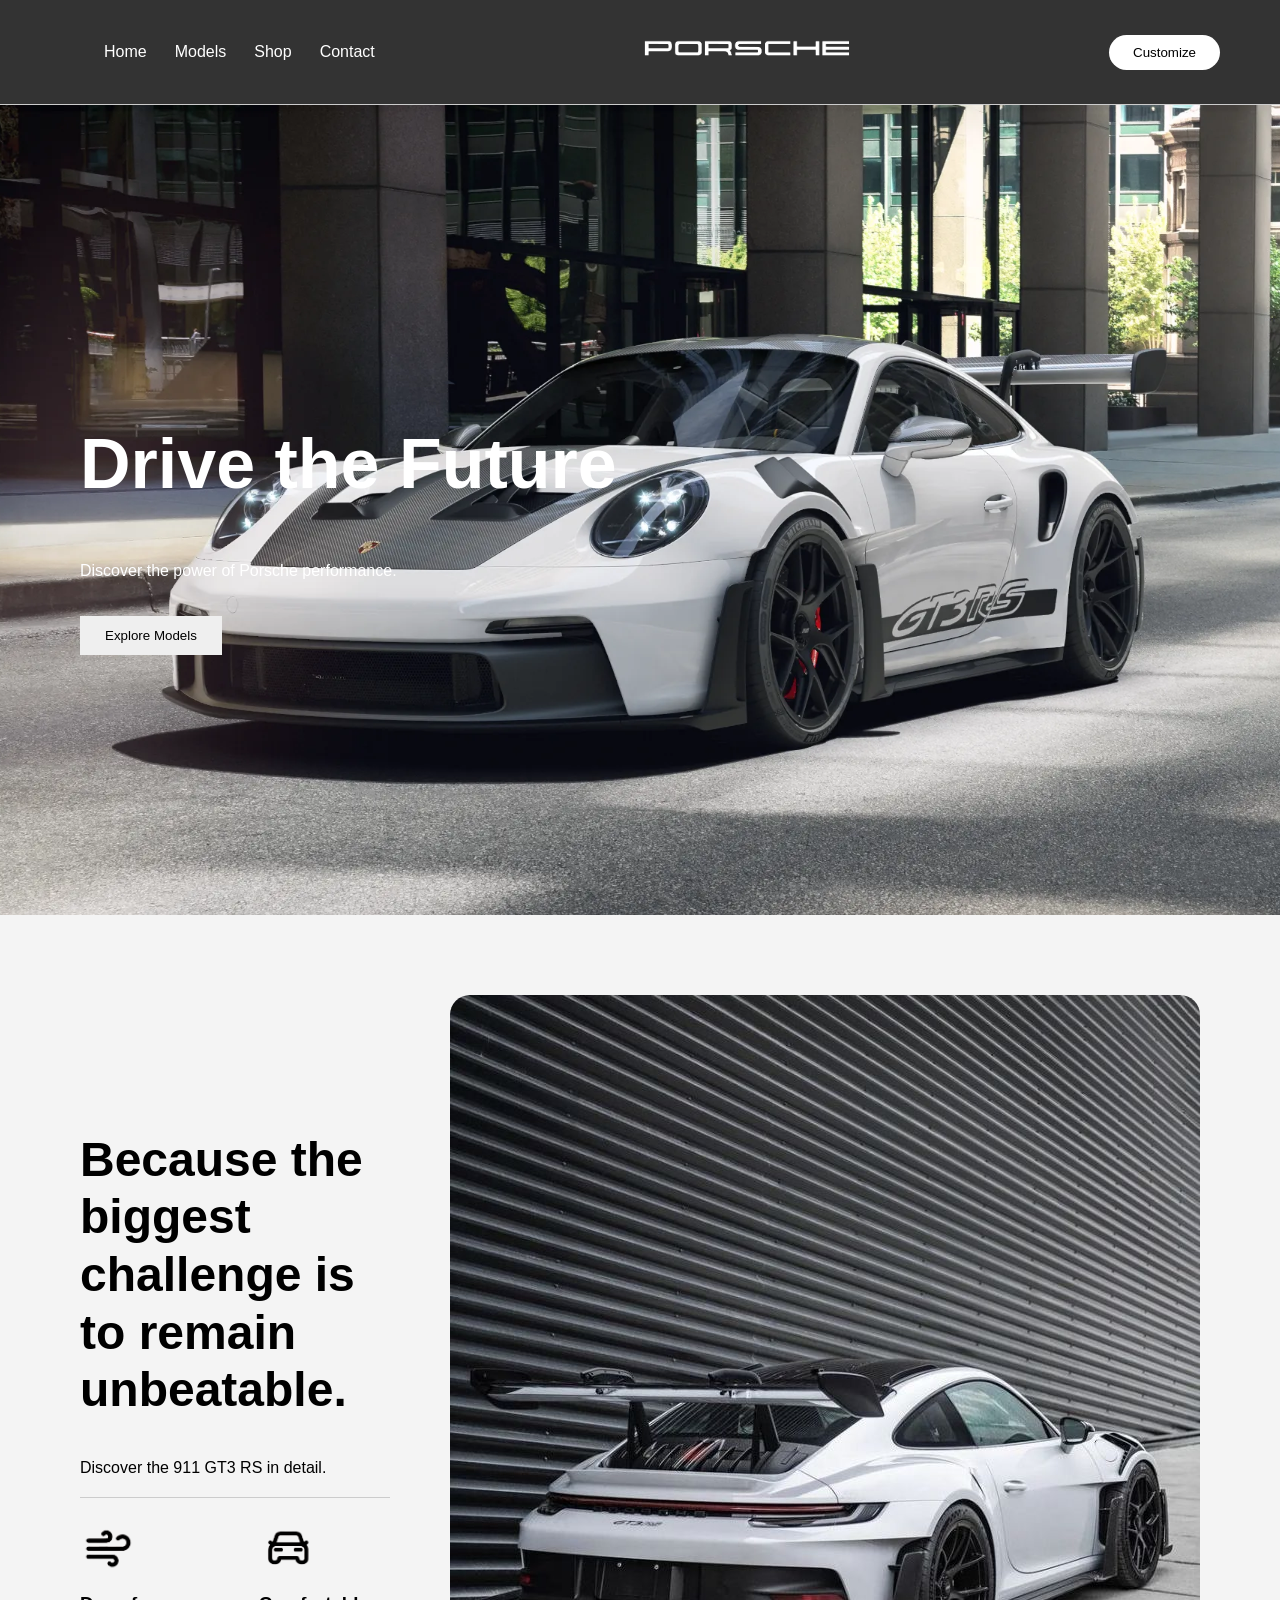
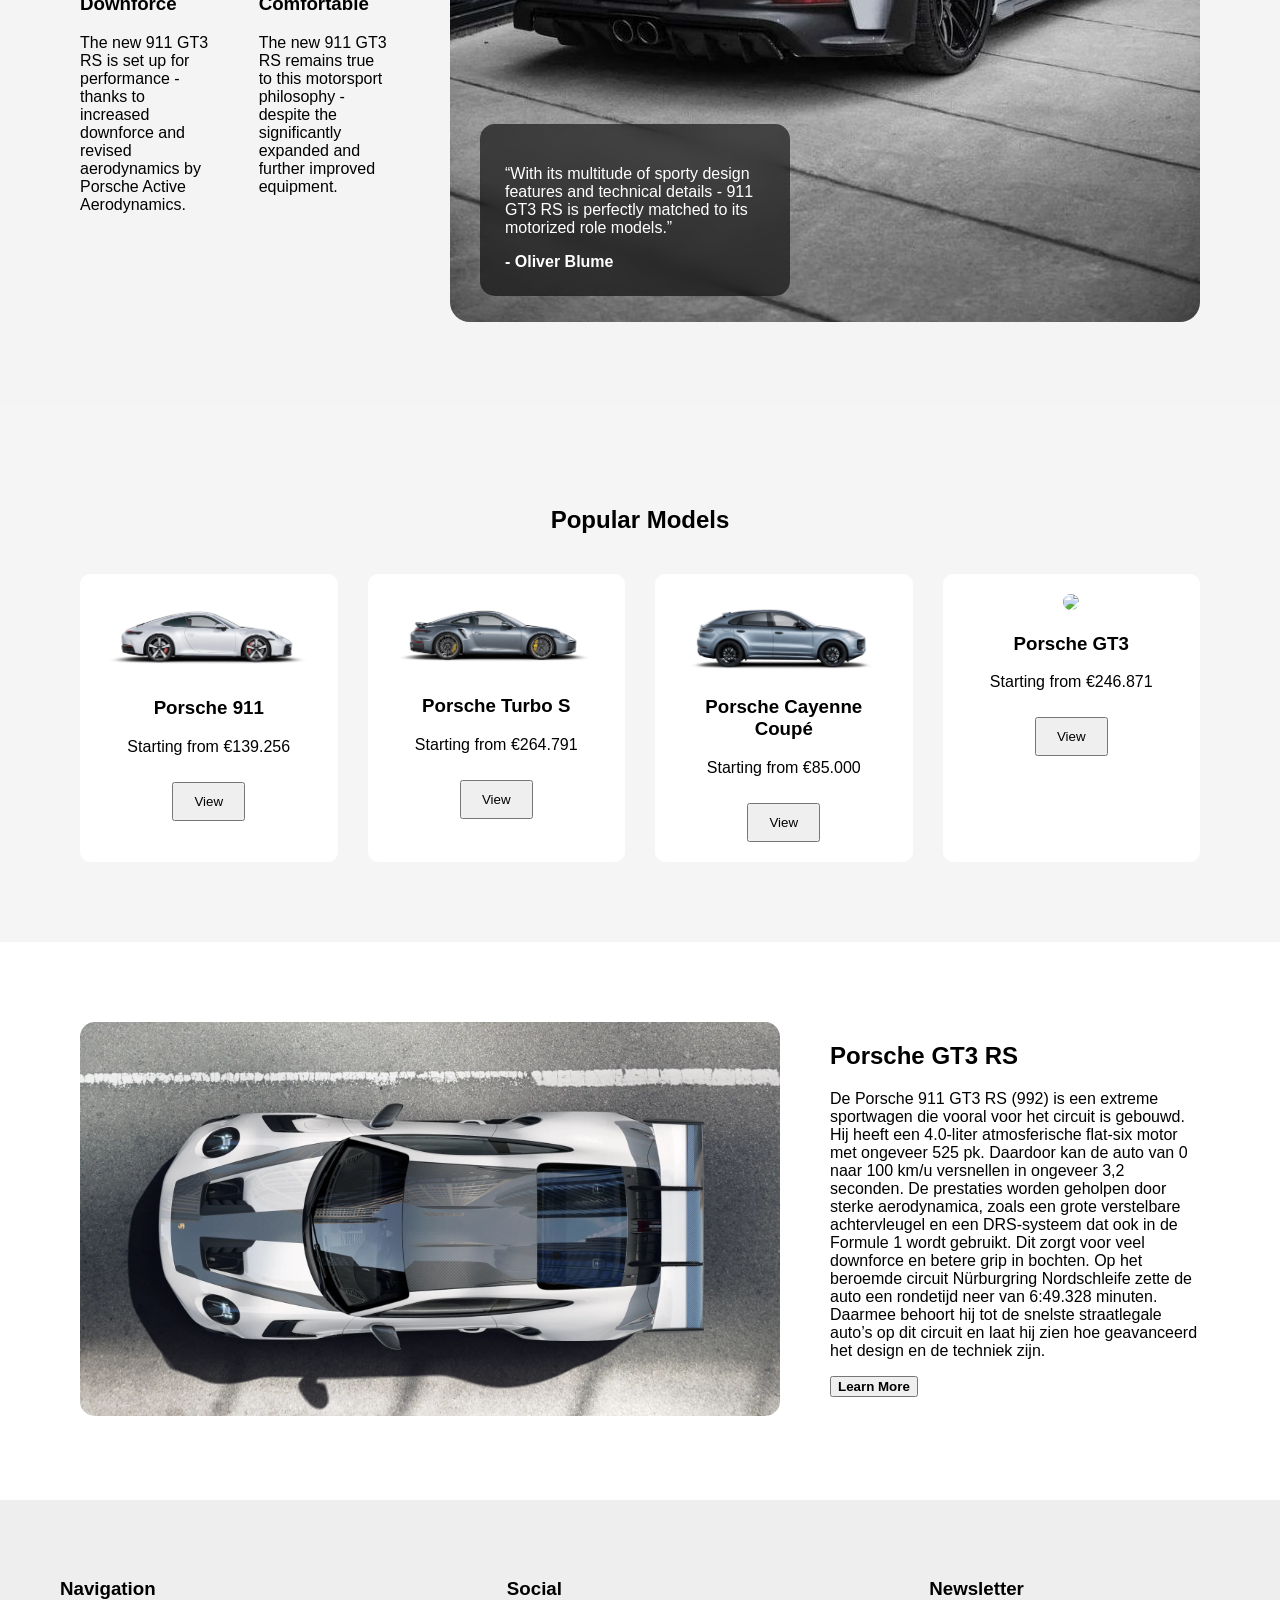
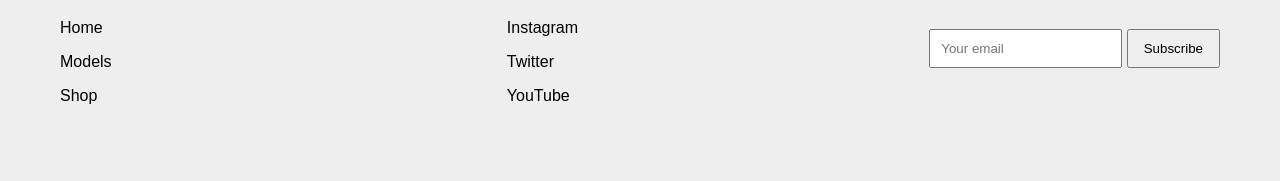
==== index.html @ 8c7f4043 "0" ====
<!DOCTYPE html>
<html lang="nl">

<head>
    <meta charset="UTF-8">
    <meta name="viewport" content="width=device-width, initial-scale=1.0">
    <title>Porsche Webshop</title>
    <link rel="stylesheet" href="style.css">
    <script src="script.js" defer></script>
</head>

<body>

    <header id="Home">
        <nav>
            <ul>
                <li><a href="#Home">Home</a></li>
                <li><a href="#Models">Models</a></li>
                <li><a href="Shop.html">Shop</a></li>
                <li><a href="#Contact">Contact</a></li>
            </ul>

            <div class="logo">
                <img src="foto/LOGO_P.png" alt="Porsche logo">
            </div>

            <button class="nav-btn"><a href="Shop.html">Customize</a></button>

        </nav>
    </header>


    <section class="hero">

        <div class="hero-text">
            <h1>Drive the Future</h1>
            <p>Discover the power of Porsche performance.</p>
            <button><a href="#Models">Explore Models</a></button>
        </div>

    </section>


    <section class="updates">

        <div class="updates-container">

            <div class="updates-text">

                <h1>Because the biggest challenge is to remain unbeatable.</h1>
                <p class="subtext">
                    Discover the 911 GT3 RS in detail.
                </p>

                <div class="features-row">
                    <div class="feature-item">
                        <img src="foto/down.png" alt="downforce icon">
                        <h3>Downforce</h3>
                        <p>
                            The new 911 GT3 RS is set up for performance - thanks to increased downforce and revised
                            aerodynamics by Porsche Active Aerodynamics.
                        </p>
                    </div>

                    <div class="feature-item">
                        <img src="foto/ICON CAR.png" alt="comfortable icon">
                        <h3>Comfortable</h3>
                        <p>
                            The new 911 GT3 RS remains true to this motorsport philosophy - despite the significantly
                            expanded and further improved equipment.
                        </p>
                    </div>
                </div>

            </div>
            <div class="features">
                <div class="updates-image">

                    <img src="foto/RS.jpg" alt="Porsche driver">

                    <div class="quote">

                        <p>
                            “With its multitude of sporty design features
                            and technical details - 911 GT3 RS is perfectly
                            matched to its motorized role models.”
                        </p>

                        <span>- Oliver Blume</span>

                    </div>

                </div>

            </div>

    </section>


    <section class="cars" id="Models">

        <h2>Popular Models</h2>

        <div class="car-grid">

            <article class="car">
                <img src="foto/911.png">
                <h3>Porsche 911</h3>
                <p>Starting from €139.256</p>
                <button><a href="Shop.html">View</a></button>
            </article>

            <article class="car">
                <img src="foto/Turbo s.png">
                <h3>Porsche Turbo S</h3>
                <p>Starting from €264.791</p>
                <button><a href="Shop.html">View</a></button>
            </article>

            <article class="car">
                <img src="foto/Cayenne Coupé.png">
                <h3>Porsche Cayenne Coupé</h3>
                <p>Starting from €85.000</p>
                <button><a href="Shop.html">View</a></button>
            </article>

            <article class="car">
                <img src="foto/gt3.png">
                <h3>Porsche GT3</h3>
                <p>Starting from €246.871</p>
                <button><a href="Shop.html">View</a></button>
            </article>

        </div>

    </section>


    <section class="feature">

        <div class="feature-img">
            <img src="foto/GT3RSL.webp">
        </div>

        <div class="feature-text">

            <h1>Porsche GT3 RS</h1>

            <p>
                De Porsche 911 GT3 RS (992) is een extreme sportwagen die vooral voor het circuit is gebouwd. Hij heeft
                een 4.0-liter atmosferische flat-six motor met ongeveer 525 pk. Daardoor kan de auto van 0 naar 100 km/u
                versnellen in ongeveer 3,2 seconden. De prestaties worden geholpen door sterke aerodynamica, zoals een
                grote verstelbare achtervleugel en een DRS-systeem dat ook in de Formule 1 wordt gebruikt. Dit zorgt
                voor veel downforce en betere grip in bochten. Op het beroemde circuit Nürburgring Nordschleife zette de
                auto een rondetijd neer van 6:49.328 minuten. Daarmee behoort hij tot de snelste straatlegale auto’s op
                dit circuit en laat hij zien hoe geavanceerd het design en de techniek zijn.

            </p>

            <button><a href="https://www.porsche.com/netherlands/nl/models/911/911-gt3-rs/911-gt3-rs/">Learn More</a></button>

        </div>

    </section>


    <footer id="Contact">

        <div class="footer-grid">
            <div>
                <h3>Navigation</h3>
                <p><a href="#Home">Home</a><br></p>
                <p><a href="#Models">Models</a><br></p>
                <p><a href="Shop.html">Shop</a><br></p>
            </div>

            <div>
                <h3>Social</h3>
                <p><a href="https://www.instagram.com/porsche/">Instagram</a><br></p>
                <p><a href="https://x.com/porsche/">Twitter</a><br></p>
                <p><a href="https://www.youtube.com/user/Porsche">YouTube</a><br></p>
            </div>

            <div>
                <h3>Newsletter</h3>
                <input placeholder="Your email">
                <button>Subscribe</button>
            </div>

        </div>

    </footer>

</body>

</html>
---- style.css ----
body {
    margin: 0;
    font-family: Arial, sans-serif;
    background: #f5f5f5;
}

/* HEADER */

header {
    background: #333;
    color: white;
    border-bottom: 1px solid #ccc;
}


/* NAVBAR */

nav {
    display: flex;
    justify-content: space-between;
    align-items: center;
    padding: 20px 60px;
}

nav ul {
    display: flex;
    list-style: none;
    gap: 20px;
}

nav a {
    color: white;
    text-decoration: none;
    padding: 4px;
    border-radius: 4px;
    ;
}

nav a:hover {
    background-color: rgba(255, 255, 255, 0.2);
}

.logo img {
    height: 60px;
}

.nav-btn {
    background: white;
    border: none;
    padding: 10px 20px;
    border-radius: 40px;
    cursor: pointer;
}

.nav-btn a {
    color: black;
    text-decoration: none;
}


/* HERO */

.hero {
    height: 90vh;
    background: url("foto/GT3RSB.webp") center/cover no-repeat;
    display: flex;
    align-items: center;
    padding-left: 80px;
    color: white;
    transition: filter 0.5s;
}

.hero-text a {
    color: rgb(0, 0, 0);
    text-decoration: none;
}

.hero h1 {
    font-size: 70px;
}

.hero button {
    margin-top: 20px;
    padding: 12px 25px;
    border: none;
    cursor: pointer;
}


/* UPDATES SECTION */

.updates {
    padding: 80px;
    background: #f4f4f4;
}

.updates-container {
    display: flex;
    align-items: center;
    gap: 60px;
}

.updates-text {
    flex: 10;
}

.updates-text h1 {
    font-size: 48px;
    line-height: 1.2;
}

.subtext {
    margin-top: 30px;
    border-bottom: 1px solid #ccc;
    padding-bottom: 20px;
}


/* IMAGE + QUOTE */

.updates-image {
    flex: 1;
    position: relative;
}

.updates-image img {
    width: 100%;
    border-radius: 20px;
}

.quote {
    position: absolute;
    bottom: 30px;
    left: 30px;

    background: rgba(0, 0, 0, 0.6);
    color: white;

    padding: 25px;
    border-radius: 15px;

    max-width: 260px;
    backdrop-filter: blur(10px);
}

.quote span {
    display: block;
    margin-top: 10px;
    font-weight: bold;
}


/* CARS SECTION */

.cars {
    padding: 80px;
    text-align: center;
}

.car-grid {
    display: grid;
    grid-template-columns: repeat(4, 1fr);
    gap: 30px;
    margin-top: 40px;
}


.car {
    background: white;
    padding: 20px;
    border-radius: 10px;
}

.car a {
    color: black;
    text-decoration: none;
}

.car img {
    width: 100%;
    border-radius: 10px;
}

.car button {
    margin-top: 10px;
    padding: 10px 20px;
    cursor: pointer;
}


/* HOVER EFFECT */

.car:hover {
    transform: scale(1.05);
    transition: 0.3s;
}


/* FEATURE SECTION */

.feature {
    display: flex;
    gap: 50px;
    padding: 80px;
    background: white;
}

.feature-img img {
    width: 700px;
    border-radius: 15px;
}

.feature-text {
    max-width: 700px;
}

.feature-text a {
    color: black;
    text-decoration: none;
    font-weight: bold;
}


.features-row {
    display: flex;
    gap: 40px;
    margin-top: 20px;
    align-items: flex-start;
}

.feature-item {
    max-width: 340px;
}

.feature-item img {
    width: 56px;
    height: auto;
    display: block;
    margin-bottom: 10px;
}



/* FOOTER */

footer {
    background: #eee;
    padding: 60px;
}

.footer-grid {
    display: flex;
    justify-content: space-between;
}

.footer-grid p a {
    color: black;
    text-decoration: none;
}

.footer-grid h4 {
    margin-bottom: 10px;
}

.footer-grid input {
    padding: 10px;
    margin-top: 10px;
}

.footer-grid button {
    margin-top: 10px;
    padding: 10px 15px;
}

@media (max-width: 800px) {
    .updates-container {
        flex-direction: column;
        gap: 30px;
    }

    .features-row {
        flex-direction: column;
        gap: 20px;
    }
}

/* SHOP PAGE */
.models {
    padding: 40px;
}

.grid {
    display: grid;
    grid-template-columns: 1fr 1fr;
    gap: 30px;
}

.card {
    position: relative;
    overflow: hidden;
    border-radius: 10px;
    cursor: pointer;
    overflow: hidden;
    cursor: pointer;
    border: 1px solid #ccc;
}

.card h2 img {
    width: auto;
    height: 50px;
    filter: brightness(0) invert(1);
    filter: brightness(0) invert(1) drop-shadow(0 0 8px rgba(0, 0, 0, 0.7));
}

.card img {
    width: 100%;
    height: 500px;
    object-fit: cover;
    display: block;
    transition: 0.4s;
}

.card:hover img {
    transform: scale(1.05);
    opacity: 0;
}

.card h2 {
    position: absolute;
    top: 10%;
    left: 50%;
    transform: translate(-50%, -50%);
    margin: 0;
}

.card p {
    position: absolute;
    bottom: 20px;
    left: 20px;
    font-size: 14px;
    opacity: 0.8;
    color: white;
}

.card video {
    opacity: 0;
    pointer-events: none;
}

.card:hover video {
    opacity: 1;
}
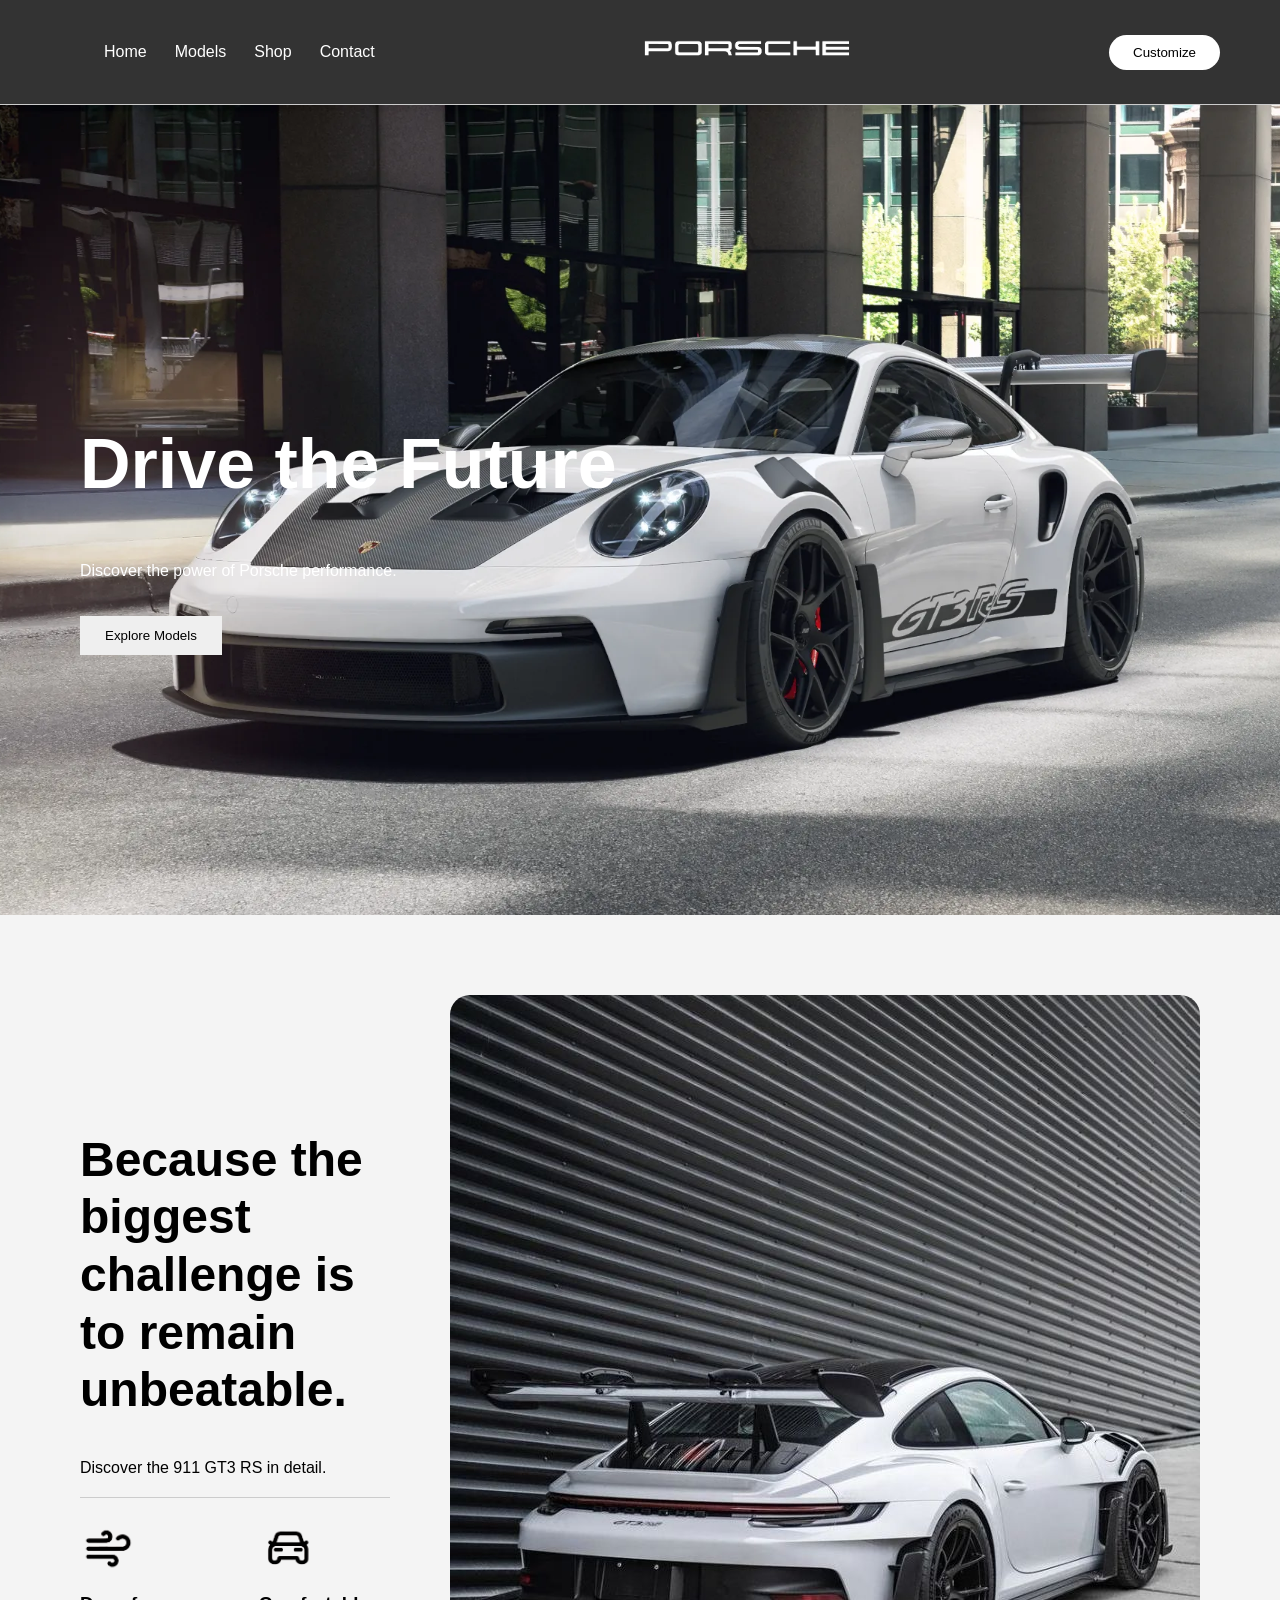
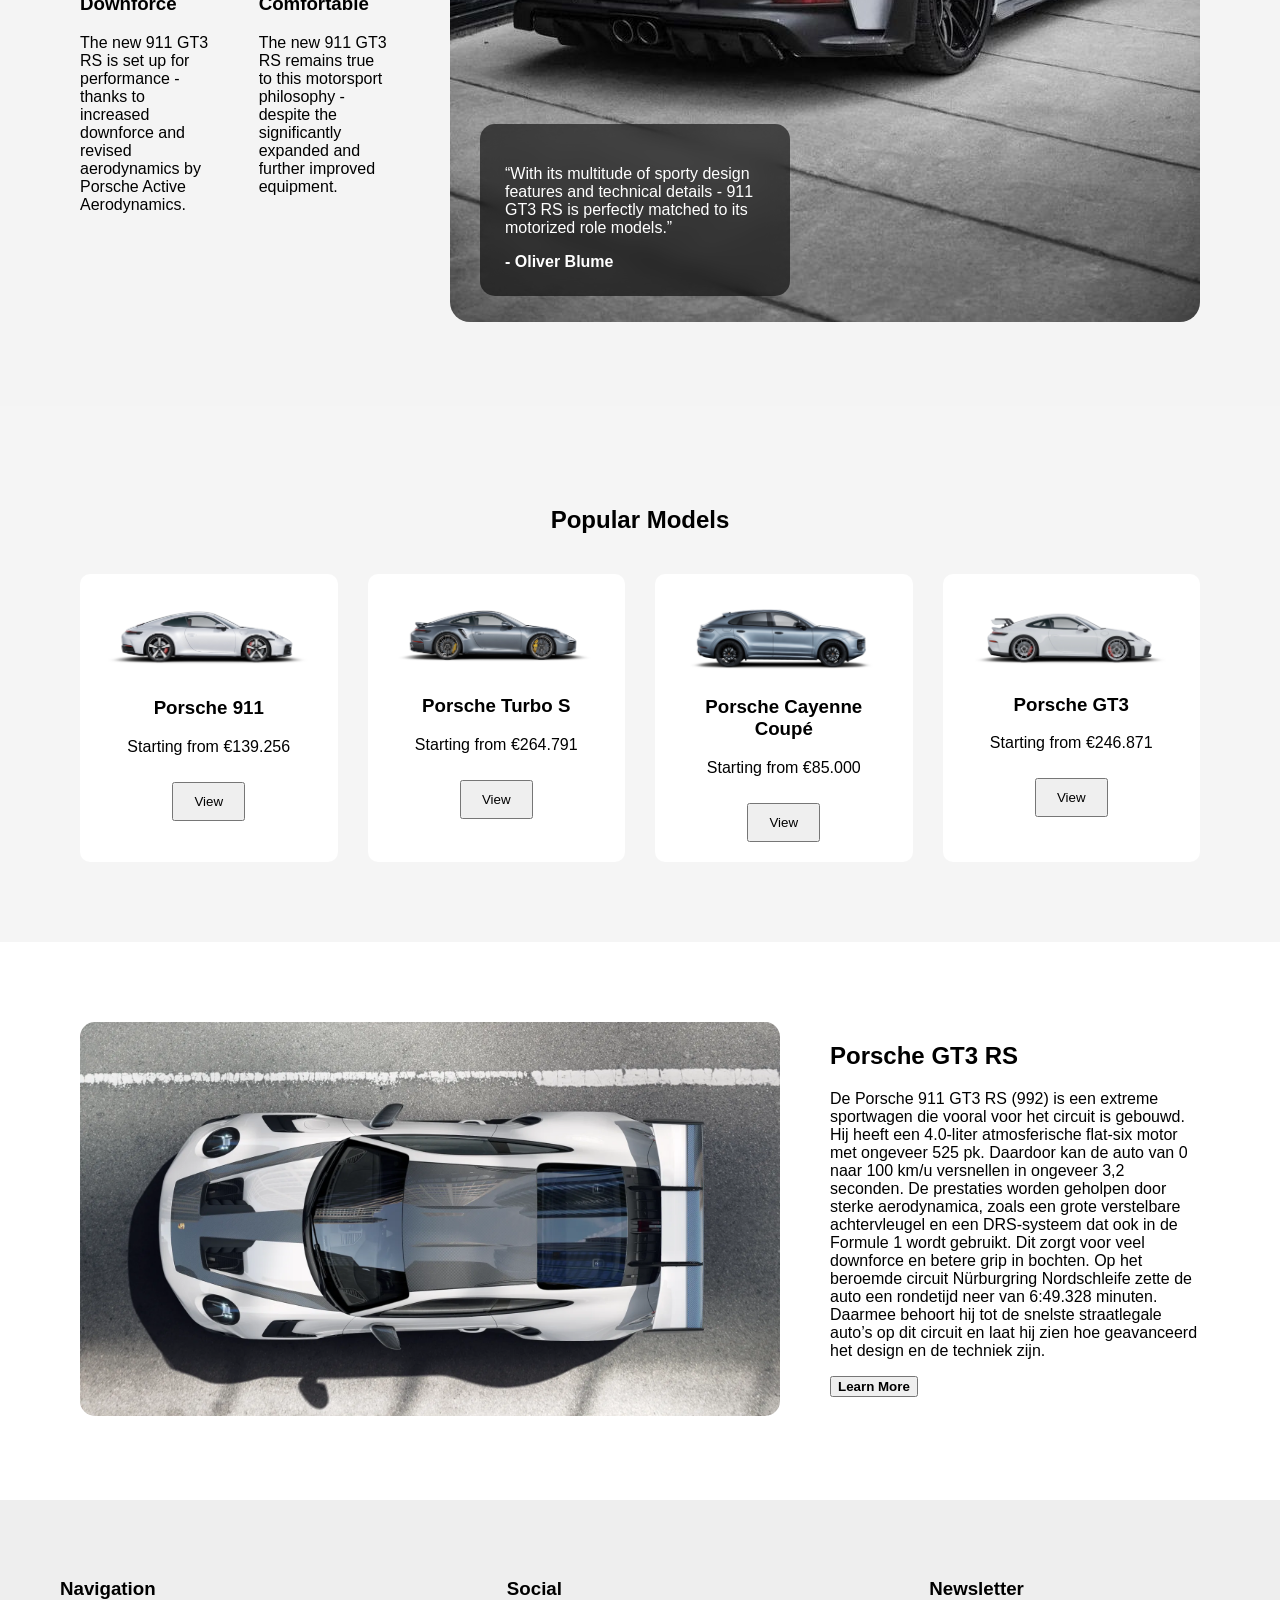
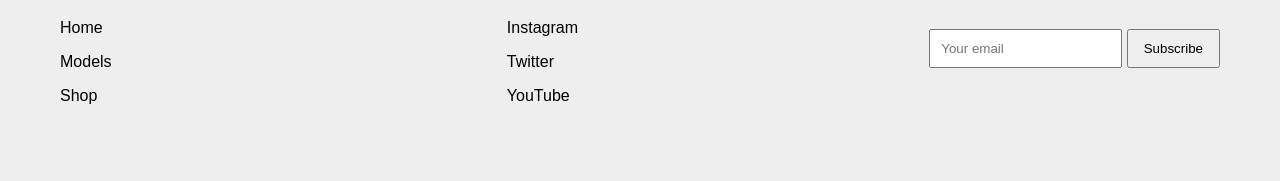
==== commit 2f9fbf5c: "0" ====
--- a/index.html
+++ b/index.html
@@ -125,7 +125,7 @@
             </article>
 
             <article class="car">
-                <img src="foto/gt3.png">
+                <img src="foto/GT3.png">
                 <h3>Porsche GT3</h3>
                 <p>Starting from €246.871</p>
                 <button><a href="Shop.html">View</a></button>
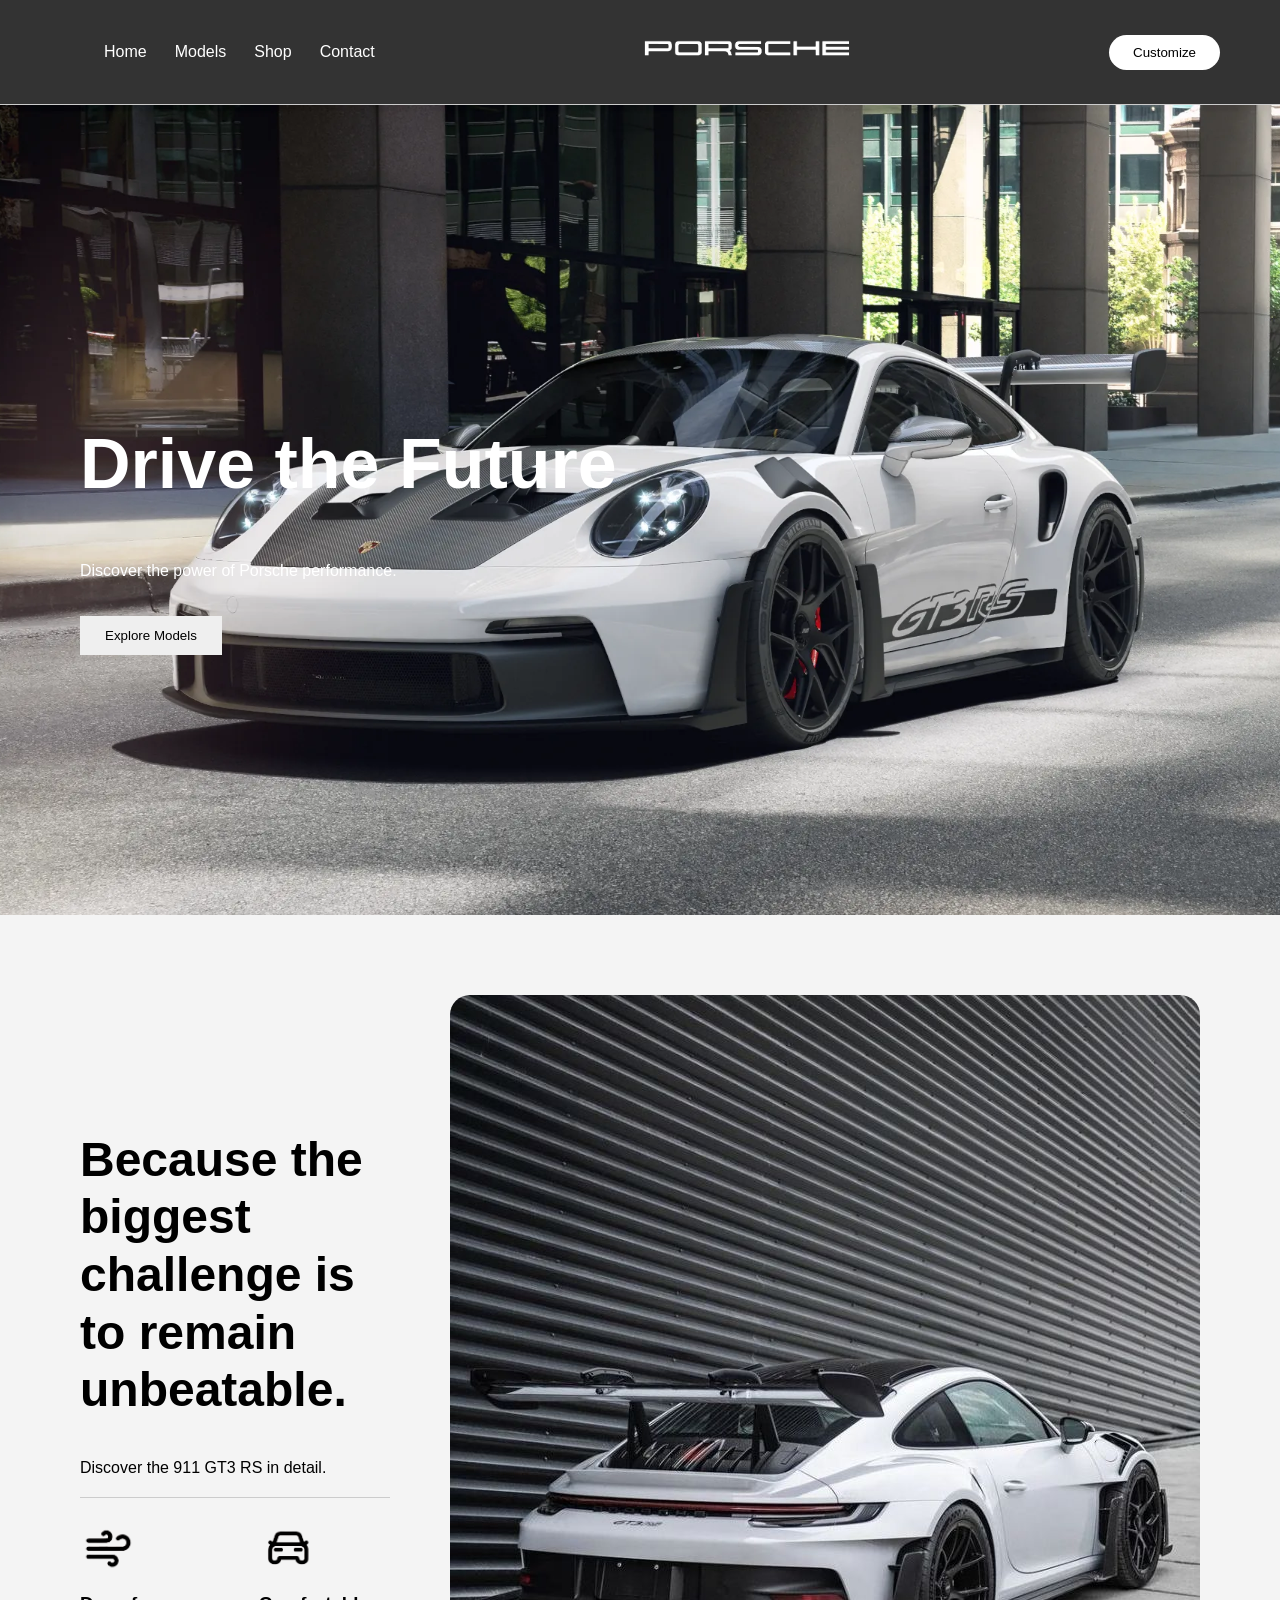
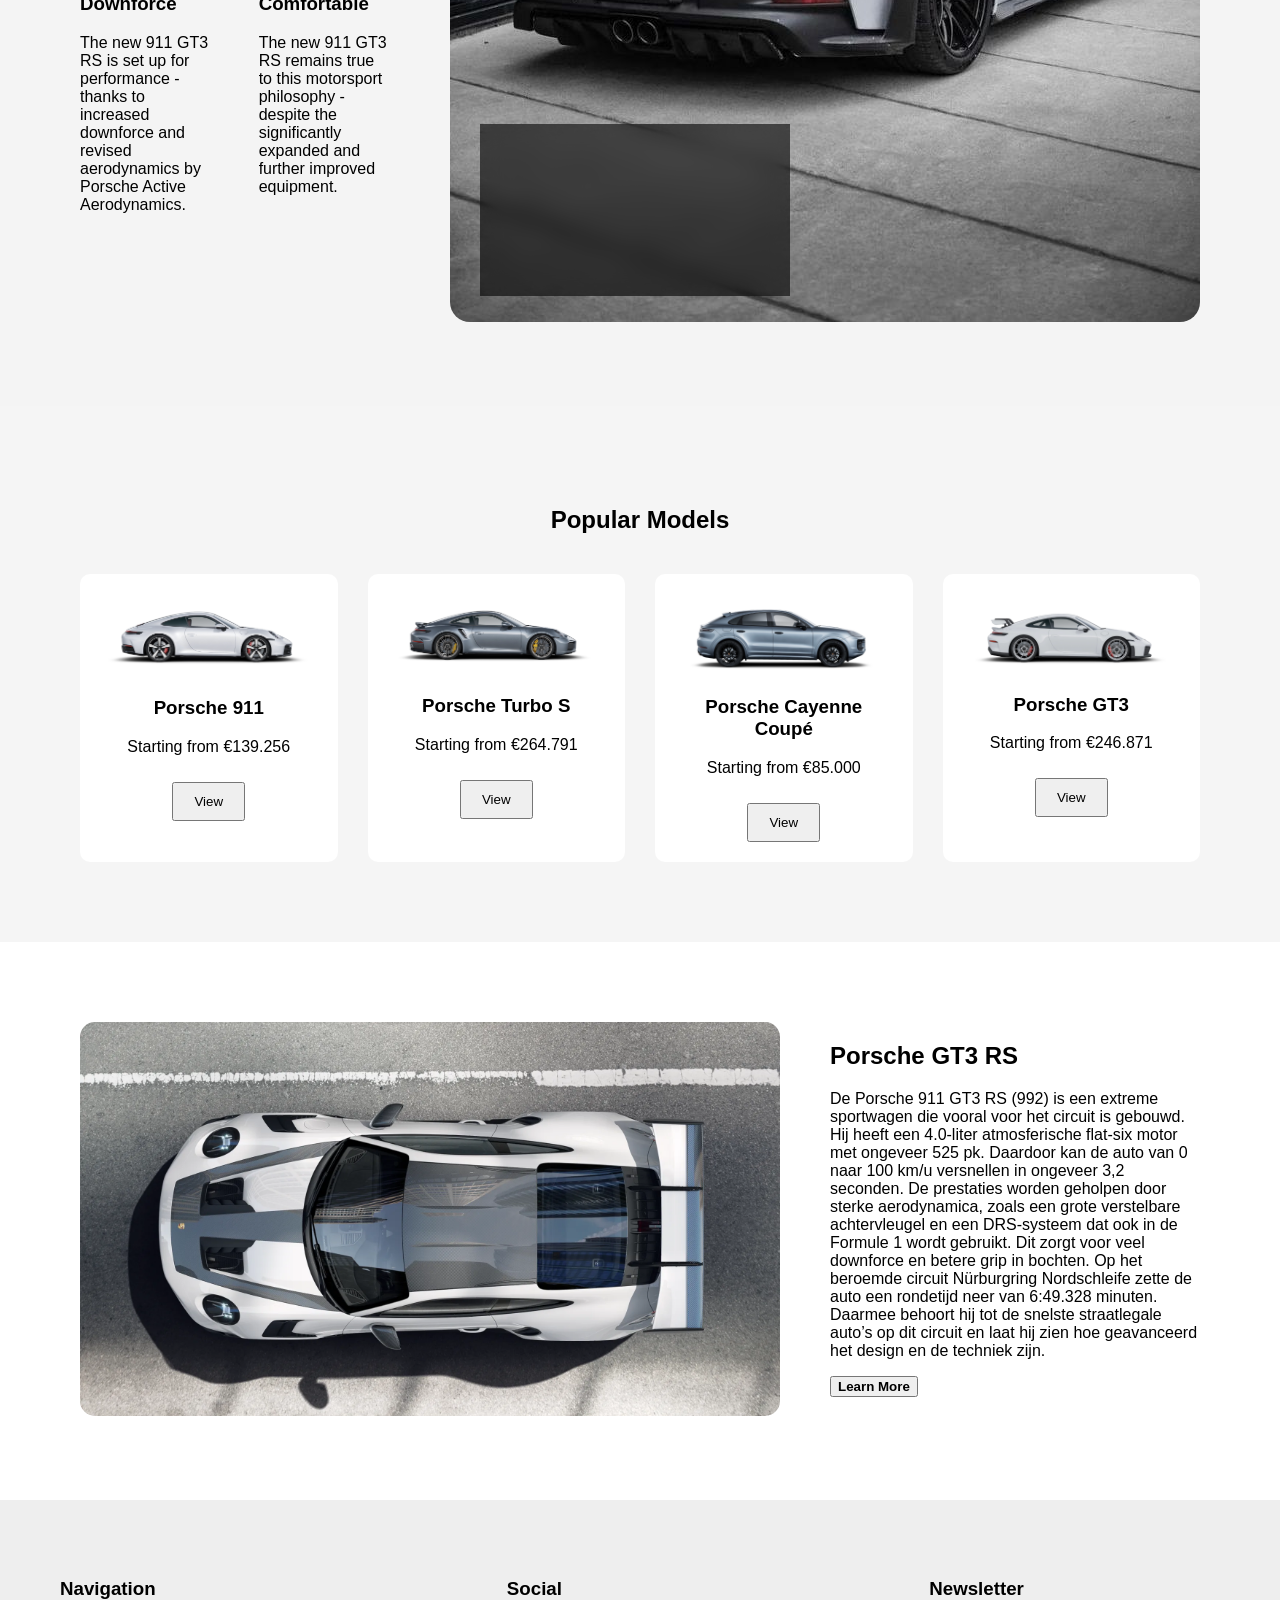
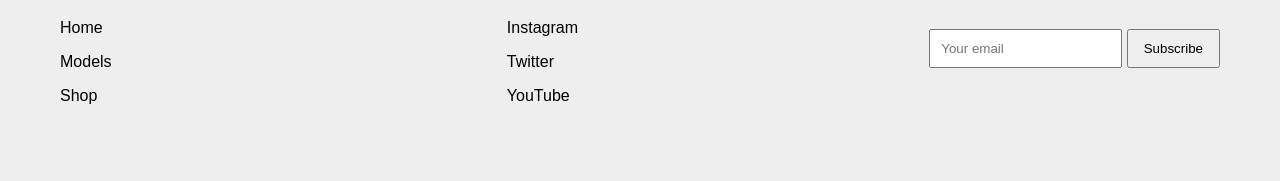
==== commit ab13809b: "0" ====
--- a/index.html
+++ b/index.html
@@ -6,7 +6,6 @@
     <meta name="viewport" content="width=device-width, initial-scale=1.0">
     <title>Porsche Webshop</title>
     <link rel="stylesheet" href="style.css">
-    <script src="script.js" defer></script>
 </head>
 
 <body>
@@ -157,7 +156,8 @@
 
             </p>
 
-            <button><a href="https://www.porsche.com/netherlands/nl/models/911/911-gt3-rs/911-gt3-rs/">Learn More</a></button>
+            <button><a href="https://www.porsche.com/netherlands/nl/models/911/911-gt3-rs/911-gt3-rs/">Learn
+                    More</a></button>
 
         </div>
 
--- a/style.css
+++ b/style.css
@@ -1,352 +1,657 @@
+/* ===== GLOBAL ===== */
+
 body {
+
     margin: 0;
+
     font-family: Arial, sans-serif;
+
     background: #f5f5f5;
-}
-
-/* HEADER */
+
+}
+
+/* ===== HEADER ===== */
 
 header {
+
     background: #333;
+
     color: white;
+
     border-bottom: 1px solid #ccc;
-}
-
-
-/* NAVBAR */
+
+}
+
+/* ===== NAVBAR ===== */
 
 nav {
-    display: flex;
+
+    display: flex;
+
     justify-content: space-between;
+
     align-items: center;
+
     padding: 20px 60px;
+
 }
 
 nav ul {
-    display: flex;
+
+    display: flex;
+
     list-style: none;
+
     gap: 20px;
+
 }
 
 nav a {
+
     color: white;
+
     text-decoration: none;
+
     padding: 4px;
+
     border-radius: 4px;
-    ;
+
 }
 
 nav a:hover {
+
     background-color: rgba(255, 255, 255, 0.2);
+
 }
 
 .logo img {
+
     height: 60px;
+
 }
 
 .nav-btn {
+
     background: white;
+
     border: none;
+
     padding: 10px 20px;
+
     border-radius: 40px;
+
     cursor: pointer;
+
 }
 
 .nav-btn a {
+
     color: black;
+
     text-decoration: none;
-}
-
-
-/* HERO */
+
+}
+
+/* ===== HERO ===== */
 
 .hero {
+
     height: 90vh;
+
     background: url("foto/GT3RSB.webp") center/cover no-repeat;
-    display: flex;
+
+    display: flex;
+
     align-items: center;
+
     padding-left: 80px;
+
     color: white;
+
     transition: filter 0.5s;
+
+}
+
+.hero h1 {
+
+    font-size: 70px;
+
 }
 
 .hero-text a {
+
     color: rgb(0, 0, 0);
+
     text-decoration: none;
-}
-
-.hero h1 {
-    font-size: 70px;
+
 }
 
 .hero button {
+
     margin-top: 20px;
+
     padding: 12px 25px;
+
     border: none;
+
     cursor: pointer;
-}
-
-
-/* UPDATES SECTION */
+
+}
+
+/* ===== UPDATES ===== */
 
 .updates {
+
     padding: 80px;
+
     background: #f4f4f4;
+
 }
 
 .updates-container {
-    display: flex;
+
+    display: flex;
+
     align-items: center;
+
     gap: 60px;
+
 }
 
 .updates-text {
+
     flex: 10;
+
 }
 
 .updates-text h1 {
+
     font-size: 48px;
+
     line-height: 1.2;
+
 }
 
 .subtext {
+
     margin-top: 30px;
+
     border-bottom: 1px solid #ccc;
+
     padding-bottom: 20px;
-}
-
+
+}
 
 /* IMAGE + QUOTE */
 
 .updates-image {
+
     flex: 1;
+
     position: relative;
+
 }
 
 .updates-image img {
+
     width: 100%;
+
     border-radius: 20px;
+
 }
 
 .quote {
+
     position: absolute;
+
     bottom: 30px;
+
     left: 30px;
 
     background: rgba(0, 0, 0, 0.6);
+
     color: white;
 
     padding: 25px;
+
     border-radius: 15px;
 
     max-width: 260px;
+
     backdrop-filter: blur(10px);
+
 }
 
 .quote span {
+
     display: block;
+
     margin-top: 10px;
+
     font-weight: bold;
-}
-
-
-/* CARS SECTION */
+
+}
+
+/* ===== CARS / SHOP ===== */
 
 .cars {
+
     padding: 80px;
+
     text-align: center;
+
 }
 
 .car-grid {
+
     display: grid;
+
     grid-template-columns: repeat(4, 1fr);
+
     gap: 30px;
+
     margin-top: 40px;
-}
-
+
+}
 
 .car {
+
     background: white;
+
     padding: 20px;
+
     border-radius: 10px;
+
+    cursor: pointer;
+
+    transition: transform 0.3s ease;
+
 }
 
 .car a {
+
     color: black;
+
     text-decoration: none;
+
 }
 
 .car img {
+
     width: 100%;
+
     border-radius: 10px;
+
 }
 
 .car button {
+
     margin-top: 10px;
+
     padding: 10px 20px;
+
     cursor: pointer;
-}
-
-
-/* HOVER EFFECT */
+
+}
 
 .car:hover {
+
     transform: scale(1.05);
-    transition: 0.3s;
-}
-
-
-/* FEATURE SECTION */
+
+}
+
+/* SHOP FILTER / SEARCH */
+
+.search-filter-container {
+    display: flex;
+    flex-direction: column;
+    align-items: center;
+    padding: 10px 0 18px 0;
+}
+
+#searchInput {
+    width: 320px;
+    max-width: 100%;
+    padding: 14px 20px;
+    border: 1px solid #d6d6d6;
+    border-radius: 999px;
+    background: white;
+    color: #111;
+    font-size: 16px;
+    outline: none;
+    box-sizing: border-box;
+    transition: all 0.3s ease;
+    text-align: center;
+}
+
+#searchInput::placeholder {
+    color: #8d8d8d;
+}
+
+#searchInput:focus {
+    border-color: #111;
+    box-shadow: 0 0 0 3px rgba(0, 0, 0, 0.08);
+}
+
+.filters {
+    display: flex;
+    flex-wrap: wrap;
+    gap: 12px;
+    margin-bottom: 24px;
+    justify-content: center;
+}
+
+.filters button {
+    background: white;
+    color: #111;
+    border: 1px solid #d0d0d0;
+    padding: 12px 20px;
+    border-radius: 999px;
+    font-size: 15px;
+    font-weight: 500;
+    cursor: pointer;
+    transition: all 0.25s ease;
+}
+
+.filters button:hover {
+    background: #111;
+    color: white;
+    border-color: #111;
+    transform: translateY(-2px);
+}
+
+.filters button.active {
+    background: #111;
+    color: white;
+    border-color: #111;
+}
+
+/* SHOP CARD */
+
+.models {
+
+    padding: 40px;
+
+}
+
+.grid {
+
+    display: grid;
+
+    grid-template-columns: repeat(2, 1fr);
+
+    gap: 30px;
+
+}
+
+.card {
+
+    position: relative;
+
+    overflow: hidden;
+
+    border-radius: 10px;
+
+    cursor: pointer;
+
+    border: 1px solid #ccc;
+
+    background: white;
+
+}
+
+/* IMAGE */
+
+.card img {
+
+    width: 100%;
+
+    height: 100%;
+
+    object-fit: cover;
+
+    z-index: 1;
+
+    transition: opacity 0.3s ease, transform 0.3s ease;
+
+    display: block;
+
+}
+
+/* VIDEO */
+
+.card video {
+
+    position: absolute;
+
+    top: 0;
+
+    left: 0;
+
+    width: 100%;
+
+    height: 100%;
+
+    object-fit: cover;
+
+    z-index: 0;
+
+    opacity: 0;
+
+    transition: opacity 0.3s ease;
+
+}
+
+.card h2 img {
+
+    width: auto;
+
+    height: 50px;
+
+    filter: brightness(0) invert(1) drop-shadow(0 0 8px rgba(0, 0, 0, 0.7));
+
+    z-index: 2;
+
+}
+
+/* TITLE */
+
+.card h2 {
+
+    position: absolute;
+
+    top: 10%;
+
+    left: 50%;
+
+    transform: translate(-50%, -50%);
+
+    margin: 0;
+
+    z-index: 2;
+
+}
+
+/* DESCRIPTION */
+
+.card p {
+
+    position: absolute;
+
+    bottom: 20px;
+
+    left: 20px;
+
+    font-size: 14px;
+
+    color: white;
+
+    opacity: 0.8;
+
+    z-index: 2;
+
+}
+
+/* HOVER EFFECTS */
+
+.card:hover img {
+
+    opacity: 0;
+
+}
+
+.card:hover video {
+
+    opacity: 1;
+
+}
+
+.card:hover {
+    transform: scale(1.05);
+    transition: transform 0.3s ease;
+}
+
+/* ===== FEATURE ===== */
 
 .feature {
-    display: flex;
+
+    display: flex;
+
     gap: 50px;
+
     padding: 80px;
+
     background: white;
+
 }
 
 .feature-img img {
+
     width: 700px;
+
     border-radius: 15px;
+
 }
 
 .feature-text {
+
     max-width: 700px;
+
 }
 
 .feature-text a {
+
     color: black;
+
     text-decoration: none;
+
     font-weight: bold;
-}
-
+
+}
 
 .features-row {
-    display: flex;
+
+    display: flex;
+
     gap: 40px;
+
     margin-top: 20px;
+
     align-items: flex-start;
+
 }
 
 .feature-item {
+
     max-width: 340px;
+
 }
 
 .feature-item img {
+
     width: 56px;
+
     height: auto;
+
     display: block;
+
     margin-bottom: 10px;
-}
-
-
-
-/* FOOTER */
+
+}
+
+/* ===== FOOTER ===== */
 
 footer {
+
     background: #eee;
+
     padding: 60px;
+
 }
 
 .footer-grid {
-    display: flex;
+
+    display: flex;
+
     justify-content: space-between;
+
 }
 
 .footer-grid p a {
+
     color: black;
+
     text-decoration: none;
+
 }
 
 .footer-grid h4 {
+
     margin-bottom: 10px;
+
 }
 
 .footer-grid input {
+
     padding: 10px;
+
     margin-top: 10px;
+
 }
 
 .footer-grid button {
+
     margin-top: 10px;
+
     padding: 10px 15px;
-}
+
+}
+
+/* ===== RESPONSIVE ===== */
 
 @media (max-width: 800px) {
-    .updates-container {
+
+    .updates-container,
+
+    .features-row {
+
         flex-direction: column;
+
         gap: 30px;
+
     }
 
-    .features-row {
-        flex-direction: column;
-        gap: 20px;
+    .grid {
+
+        grid-template-columns: 1fr;
+
     }
-}
-
-/* SHOP PAGE */
-.models {
-    padding: 40px;
-}
-
-.grid {
-    display: grid;
-    grid-template-columns: 1fr 1fr;
-    gap: 30px;
-}
-
-.card {
-    position: relative;
-    overflow: hidden;
-    border-radius: 10px;
-    cursor: pointer;
-    overflow: hidden;
-    cursor: pointer;
-    border: 1px solid #ccc;
-}
-
-.card h2 img {
-    width: auto;
-    height: 50px;
-    filter: brightness(0) invert(1);
-    filter: brightness(0) invert(1) drop-shadow(0 0 8px rgba(0, 0, 0, 0.7));
-}
-
-.card img {
-    width: 100%;
-    height: 500px;
-    object-fit: cover;
-    display: block;
-    transition: 0.4s;
-}
-
-.card:hover img {
-    transform: scale(1.05);
-    opacity: 0;
-}
-
-.card h2 {
-    position: absolute;
-    top: 10%;
-    left: 50%;
-    transform: translate(-50%, -50%);
-    margin: 0;
-}
-
-.card p {
-    position: absolute;
-    bottom: 20px;
-    left: 20px;
-    font-size: 14px;
-    opacity: 0.8;
-    color: white;
-}
-
-.card video {
-    opacity: 0;
-    pointer-events: none;
-}
-
-.card:hover video {
-    opacity: 1;
+
+    .car-grid {
+
+        grid-template-columns: 1fr 1fr;
+        /* optional: make 2 per row on small screens */
+
+    }
+
 }
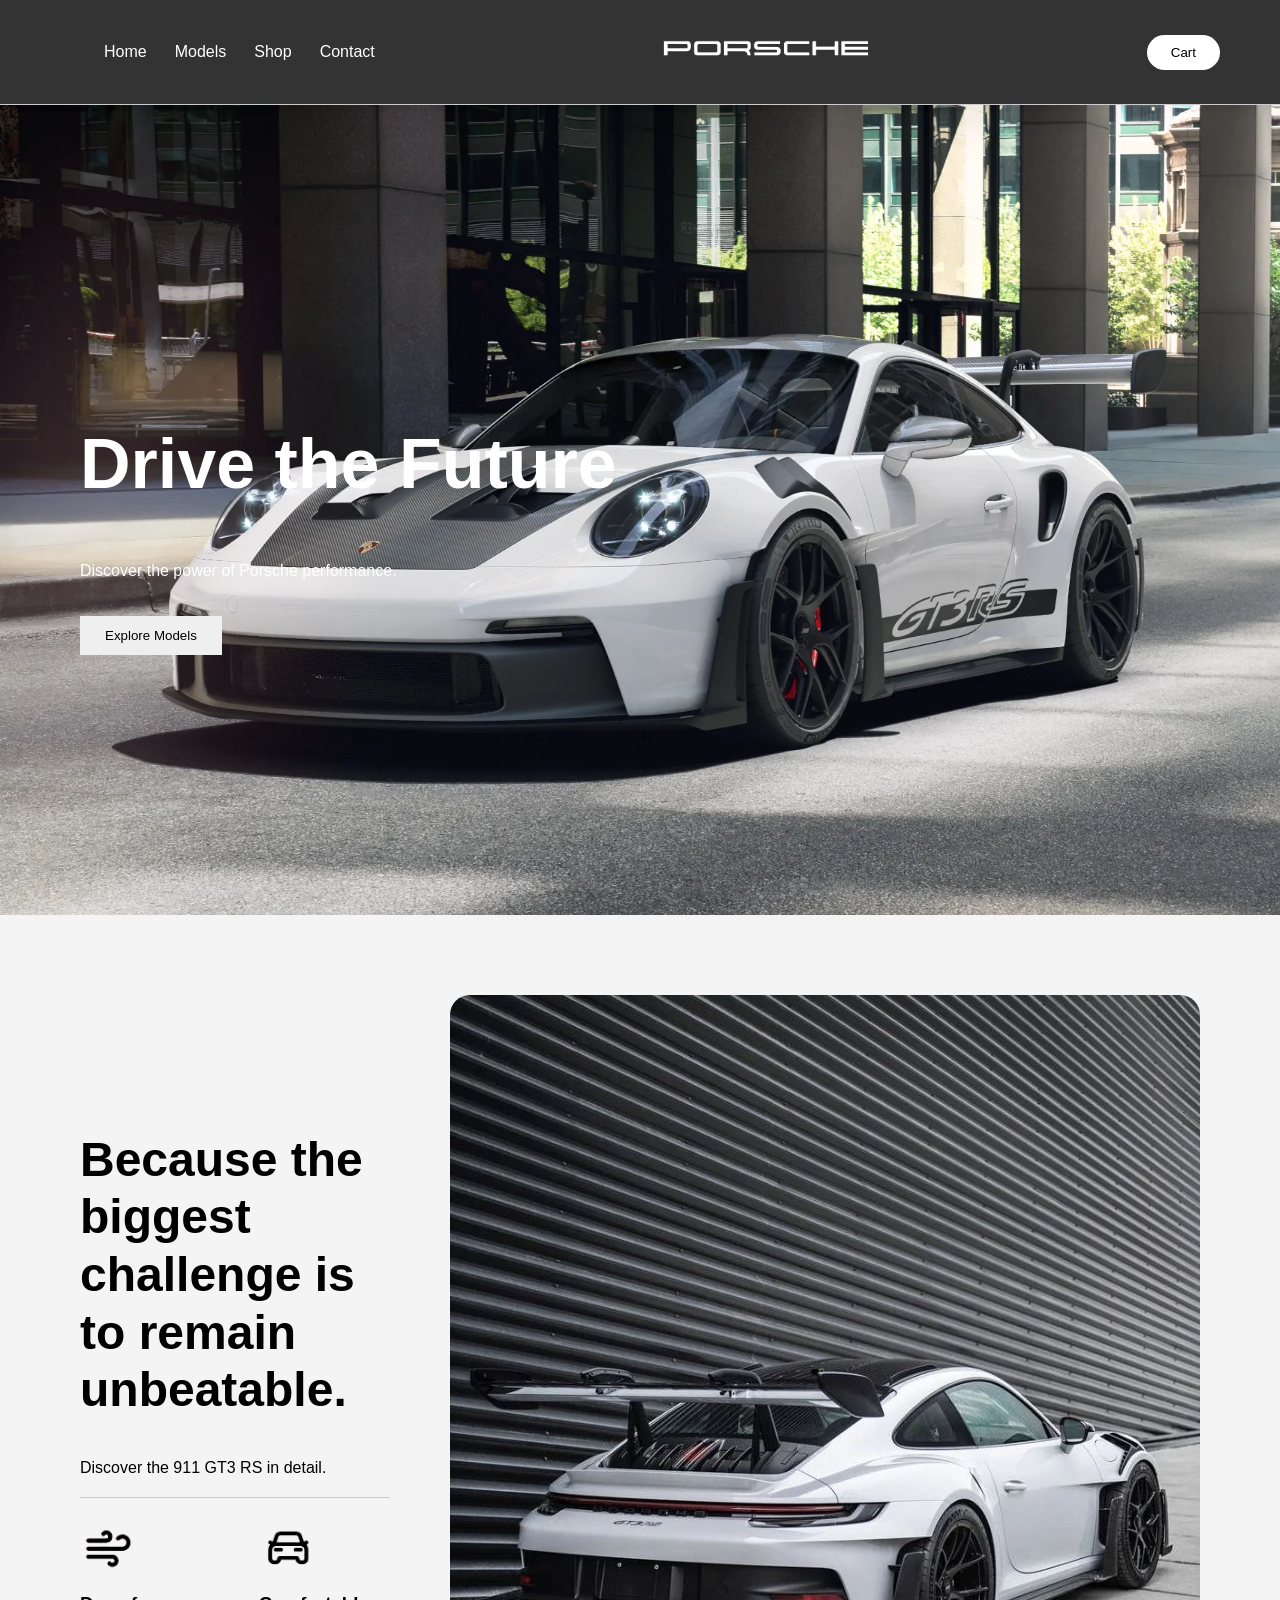
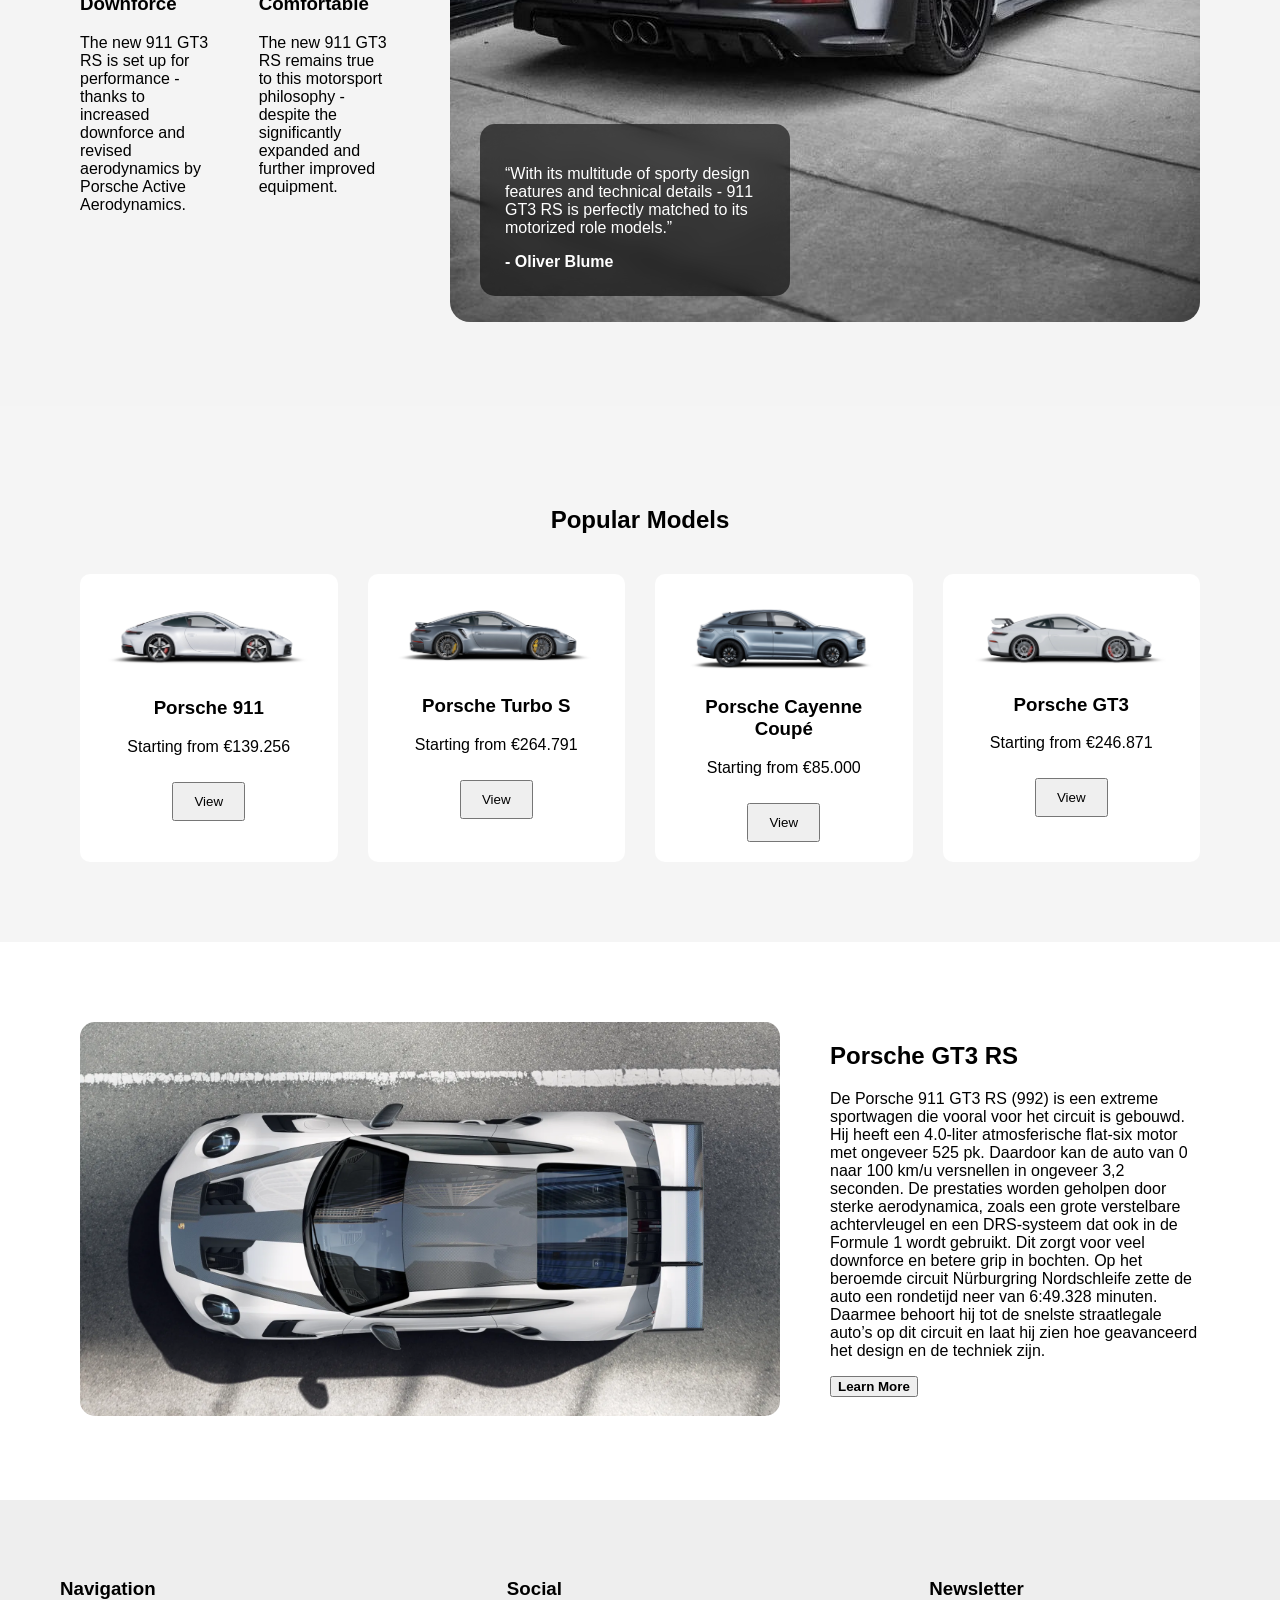
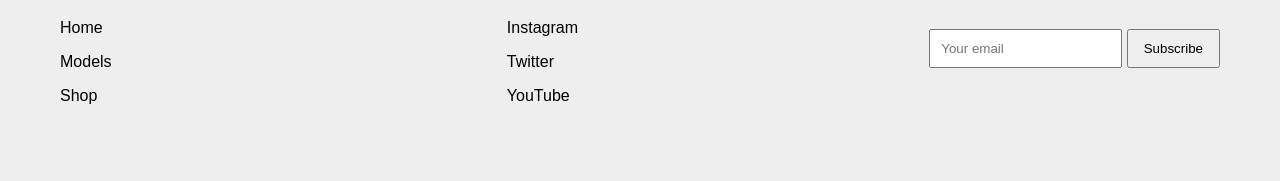
==== commit 569c32bb: "Uitwerking" ====
--- a/index.html
+++ b/index.html
@@ -23,7 +23,7 @@
                 <img src="foto/LOGO_P.png" alt="Porsche logo">
             </div>
 
-            <button class="nav-btn"><a href="Shop.html">Customize</a></button>
+            <button class="nav-btn"><a href="cart.html">Cart</a></button>
 
         </nav>
     </header>
--- a/style.css
+++ b/style.css
@@ -627,6 +627,163 @@
 
 }
 
+/* ===== SHOP - Car detail / variants */
+
+.car-detail {
+    padding: 60px;
+    text-align: center;
+}
+
+.car-detail h1 {
+    font-size: 48px;
+    margin-bottom: 30px;
+}
+
+.variants {
+    display: grid;
+    grid-template-columns: repeat(2, 1fr);
+    gap: 30px;
+}
+
+.variant {
+    background: white;
+    padding: 30px;
+    border-radius: 12px;
+    border: 1px solid #ccc;
+    transition: transform 0.3s ease;
+}
+
+.variant:hover {
+    transform: scale(1.03);
+}
+
+.variant h2 {
+    margin-top: 0;
+}
+
+.variant p {
+    margin: 10px 0;
+    color: #333;
+}
+
+.variant button {
+    margin-top: 15px;
+    padding: 12px 22px;
+    border: none;
+    background: black;
+    color: white;
+    border-radius: 30px;
+    cursor: pointer;
+}
+
+.variant button:hover {
+    background: #444;
+}
+
+#carTitle {
+    text-align: center;
+    margin-bottom: 30px;
+}
+
+#carTitle img {
+    width: 400px;
+    max-width: 900px;
+    height: auto;
+}
+
+.variant-img {
+    width: 100%;
+    max-width: 320px;
+    height: 180px;
+    object-fit: contain;
+    display: block;
+    margin: 0 auto 20px;
+}
+
+#carTitle img {
+    width: auto;
+    height: 50px;
+    display: block;
+    margin: 0 auto 30px;
+
+}
+
+/* Responsive: variants stack on small screens */
+@media (max-width: 800px) {
+    .variants {
+        grid-template-columns: 1fr;
+    }
+}
+
+/* ===== CART PAGE ===== */
+
+.cart-page {
+    padding: 60px;
+}
+
+.cart-page h1 {
+    text-align: center;
+    margin-bottom: 30px;
+}
+
+.cart-product {
+    width: 100%;
+    border-collapse: collapse;
+    background: white;
+    border-radius: 12px;
+    overflow: hidden;
+    box-shadow: 0 8px 20px rgba(0, 0, 0, 0.08);
+}
+
+.cart-product th,
+.cart-product td {
+    padding: 16px 20px;
+    text-align: left;
+    border-bottom: 1px solid #e5e5e5;
+}
+
+.cart-product th {
+    background: #333;
+    color: white;
+}
+
+.cart-total-box {
+    margin-top: 30px;
+    display: flex;
+    justify-content: space-between;
+    align-items: center;
+    gap: 20px;
+    flex-wrap: wrap;
+}
+
+.cart-total {
+    font-size: 26px;
+    font-weight: bold;
+    margin: 0;
+}
+
+.empty-message {
+    text-align: center;
+    color: #666;
+    margin-top: 20px;
+}
+
+.clear-cart-btn,
+.remove-item-btn {
+    border: none;
+    background: black;
+    color: white;
+    padding: 10px 18px;
+    border-radius: 30px;
+    cursor: pointer;
+    transition: 0.3s ease;
+}
+
+.clear-cart-btn:hover,
+.remove-item-btn:hover {
+    background: #444;
+}
+
 /* ===== RESPONSIVE ===== */
 
 @media (max-width: 800px) {
